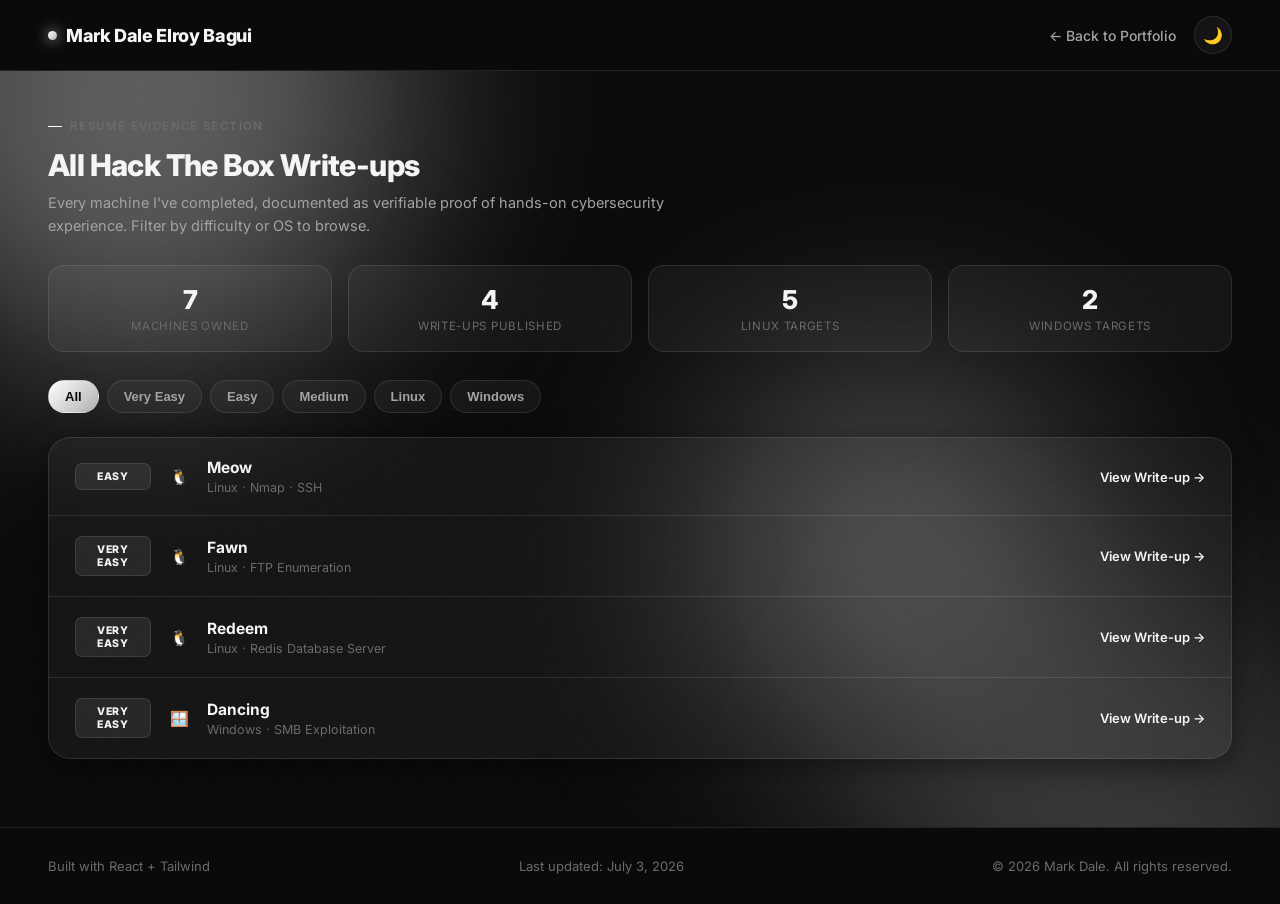
==== htb/all_writeups.html @ 484175f2 "update the cv, fix the project and footer" ====
<!DOCTYPE html>
<html lang="en">
<head>
<meta charset="UTF-8" />
<meta name="viewport" content="width=device-width, initial-scale=1.0" />
<title>All Write-ups - Mark Dale</title>
<link rel="preconnect" href="https://fonts.googleapis.com">
<link rel="preconnect" href="https://fonts.gstatic.com" crossorigin>
<link href="https://fonts.googleapis.com/css2?family=Inter:wght@400;500;600;700;800;900&family=JetBrains+Mono:wght@400;500&display=swap" rel="stylesheet">
<style>
  :root{
    --bg: #0A0A0A;
    --bg-soft: #0A0A0A;
    --card: rgba(255,255,255,0.045);
    --card-border: rgba(255,255,255,0.10);
    --text: #F5F5F5;
    --text-dim: #A3A3A3;
    --text-faint: #6B6B6B;
    --accent-blue: #FFFFFF;
    --accent-purple: #FFFFFF;
    --accent-grad: linear-gradient(135deg, #FFFFFF 0%, #B0B0B0 100%);
    --on-accent: #0A0A0A;
    --radius: 22px;
    --shadow-soft: 0 8px 30px rgba(0,0,0,0.5);
  }
  [data-theme="light"]{
    --bg: #FAFAFA;
    --bg-soft: #FAFAFA;
    --card: rgba(0,0,0,0.035);
    --card-border: rgba(0,0,0,0.10);
    --text: #0A0A0A;
    --text-dim: #4A4A4A;
    --text-faint: #8A8A8A;
    --accent-blue: #0A0A0A;
    --accent-purple: #0A0A0A;
    --accent-grad: linear-gradient(135deg, #0A0A0A 0%, #4A4A4A 100%);
    --on-accent: #FFFFFF;
    --shadow-soft: 0 8px 30px rgba(0,0,0,0.08);
  }

  *{box-sizing:border-box; margin:0; padding:0;}
  html{scroll-behavior:smooth;}
  body{
    background:var(--bg);
    color:var(--text);
    font-family:'Inter',-apple-system,BlinkMacSystemFont,sans-serif;
    overflow-x:hidden;
    transition:background .4s ease, color .4s ease;
    position:relative;
  }
  .mono{font-family:'JetBrains Mono', monospace;}

  .ambient{position:fixed; inset:0; z-index:-1; overflow:hidden; pointer-events:none;}
  .blob{position:absolute; border-radius:50%; filter:blur(110px); opacity:.35; animation:drift 22s ease-in-out infinite alternate;}
  .blob.b1{width:520px;height:520px; background:#FFFFFF; top:-160px; left:-120px;}
  .blob.b2{width:480px;height:480px; background:#888888; bottom:-180px; right:-100px; animation-delay:-8s;}
  .blob.b3{width:380px;height:380px; background:#CCCCCC; top:40%; left:55%; animation-delay:-14s;}
  @keyframes drift{
    0%{transform:translate(0,0) scale(1);}
    50%{transform:translate(40px,-30px) scale(1.08);}
    100%{transform:translate(-30px,20px) scale(0.96);}
  }
  [data-theme="light"] .blob{opacity:.18;}

  .noise{
    position:fixed; inset:0; z-index:-1; pointer-events:none; opacity:.03;
    background-image:url("data:image/svg+xml,%3Csvg xmlns='http://www.w3.org/2000/svg' width='120' height='120'%3E%3Cfilter id='n'%3E%3CfeTurbulence type='fractalNoise' baseFrequency='0.9' numOctaves='2' stitchTiles='stitch'/%3E%3C/filter%3E%3Crect width='100%25' height='100%25' filter='url(%23n)'/%3E%3C/svg%3E");
  }

  .wrap{max-width:1240px; margin:0 auto; padding:0 28px;}

  nav{
    position:sticky; top:0; z-index:100;
    backdrop-filter:blur(18px) saturate(160%);
    -webkit-backdrop-filter:blur(18px) saturate(160%);
    background:var(--bg);
    border-bottom:1px solid var(--card-border);
  }
  .nav-inner{display:flex; align-items:center; justify-content:space-between; padding:16px 28px; max-width:1240px; margin:0 auto;}
  .logo{font-weight:800; font-size:18px; letter-spacing:-.02em; display:flex; align-items:center; gap:9px; text-decoration:none; color:var(--text);}
  .logo-dot{width:9px; height:9px; border-radius:50%; background:var(--accent-grad); box-shadow:0 0 14px rgba(255,255,255,.8);}
  .back-link{
    display:inline-flex; align-items:center; gap:7px; color:var(--text-dim); text-decoration:none;
    font-size:14px; font-weight:500; transition:color .25s ease;
  }
  .back-link:hover{color:var(--text);}
  .theme-toggle{
    width:38px; height:38px; border-radius:50%; border:1px solid var(--card-border);
    background:var(--card); display:flex; align-items:center; justify-content:center;
    cursor:pointer; font-size:16px; transition:transform .25s ease, background .25s ease;
  }
  .theme-toggle:hover{transform:scale(1.08); background:rgba(255,255,255,.08);}

  .section{padding:48px 0;}
  .section-label{
    font-size:11.5px; text-transform:uppercase; letter-spacing:.12em;
    color:var(--text-faint); font-weight:600; margin-bottom:14px;
    display:flex; align-items:center; gap:8px;
  }
  .section-label::before{content:''; width:14px; height:1px; background:var(--accent-blue);}
  .section-heading{font-size:30px; font-weight:800; letter-spacing:-.02em; margin-bottom:8px;}
  .section-sub{color:var(--text-dim); font-size:14.5px; max-width:640px; margin-bottom:28px; line-height:1.6;}

  .reveal{opacity:0; transform:translateY(24px); transition:opacity .7s ease, transform .7s cubic-bezier(.2,.8,.2,1);}
  .reveal.in{opacity:1; transform:translateY(0);}

  /* Filter bar */
  .filter-bar{display:flex; flex-wrap:wrap; gap:8px; margin-bottom:24px;}
  .filter-btn{
    padding:8px 16px; border-radius:30px; font-size:13px; font-weight:600; cursor:pointer;
    background:var(--card); border:1px solid var(--card-border); color:var(--text-dim);
    transition:all .25s ease;
  }
  .filter-btn:hover{color:var(--text); border-color:rgba(255,255,255,.3);}
  .filter-btn.active{background:var(--accent-grad); color:var(--on-accent); border-color:transparent;}

  /* Stats row */
  .stats-row{display:grid; grid-template-columns:repeat(4,1fr); gap:16px; margin-bottom:28px;}
  .stat-card{
    background:var(--card); border:1px solid var(--card-border); border-radius:16px;
    padding:18px 20px; text-align:center;
  }
  .stat-num{font-size:26px; font-weight:800; letter-spacing:-.02em;}
  .stat-label{font-size:11.5px; color:var(--text-faint); text-transform:uppercase; letter-spacing:.06em; margin-top:4px;}

  /* HTB list card, matching main page */
  .htb-card{
    background:var(--card); border:1px solid var(--card-border); border-radius:var(--radius);
    display:flex; flex-direction:column; overflow:hidden; box-shadow:var(--shadow-soft);
  }
  .htb-row{
    display:flex; align-items:center; gap:18px; padding:20px 26px; border-bottom:1px solid var(--card-border);
    transition:background .25s ease; text-decoration:none; color:inherit;
  }
  .htb-row:last-child{border-bottom:none;}
  .htb-row:hover{background:rgba(255,255,255,.04);}
  .diff-badge{
    width:76px; text-align:center; flex-shrink:0; font-size:10.5px; font-weight:800; letter-spacing:.05em;
    padding:6px 10px; border-radius:7px; background:rgba(255,255,255,.08); color:var(--text); border:1px solid var(--card-border);
  }
  .os-icon{width:20px; text-align:center; font-size:15px; flex-shrink:0; color:var(--text-dim);}
  .htb-info{flex:1; min-width:0;}
  .htb-name{font-size:15.5px; font-weight:700; margin-bottom:3px;}
  .htb-tags{font-size:12.5px; color:var(--text-faint);}
  .htb-arrow{flex-shrink:0; display:flex; align-items:center; gap:6px; font-size:13px; font-weight:600; color:var(--text); white-space:nowrap;}

  .empty-state{padding:60px 26px; text-align:center; color:var(--text-faint); font-size:14px;}

  footer{
    border-top:1px solid var(--card-border); padding:30px 0; margin-top:20px;
    background:var(--bg);
}
    .footer-inner{
        display:grid; grid-template-columns:1fr auto 1fr; align-items:center; gap:14px;
    }
    .footer-inner .footer-text:first-child{text-align:left;}
    .footer-inner .footer-text:nth-child(2){text-align:center; white-space:nowrap;}
    .footer-inner .footer-text:last-child{text-align:right;}
    @media (max-width:640px){
    .footer-inner{grid-template-columns:1fr; text-align:center;}
    .footer-inner .footer-text{text-align:center !important;}
    }
  .footer-text{color:var(--text-faint); font-size:13px;}

  @media (max-width:760px){
    .stats-row{grid-template-columns:repeat(2,1fr);}
  }
  @media (max-width:560px){
    .wrap{padding:0 18px;}
    .section-heading{font-size:24px;}
    .htb-row{padding:16px 18px; gap:12px;}
    .diff-badge{width:60px; font-size:9.5px;}
  }

  ::selection{background:rgba(255,255,255,.35);}
  ::-webkit-scrollbar{width:9px;}
  ::-webkit-scrollbar-track{background:var(--bg);}
  ::-webkit-scrollbar-thumb{background:rgba(255,255,255,.35); border-radius:10px;}
</style>
</head>
<body>

<div class="ambient">
  <div class="blob b1"></div>
  <div class="blob b2"></div>
  <div class="blob b3"></div>
</div>
<div class="noise"></div>

<nav>
  <div class="nav-inner">
    <a href="../index.html" class="logo"><span class="logo-dot"></span> Mark Dale Elroy Bagui</a>
    <div style="display:flex; align-items:center; gap:18px;">
      <a href="../index.html#htb" class="back-link">← Back to Portfolio</a>
      <button class="theme-toggle" id="themeToggle" aria-label="Toggle theme">🌙</button>
    </div>
  </div>
</nav>

<div class="wrap">
  <section class="section">
    <div class="section-label">Resume Evidence Section</div>
    <h1 class="section-heading">All Hack The Box Write-ups</h1>
    <p class="section-sub">Every machine I've completed, documented as verifiable proof of hands-on cybersecurity experience. Filter by difficulty or OS to browse.</p>

    <div class="stats-row reveal">
      <div class="stat-card">
        <div class="stat-num">7</div>
        <div class="stat-label">Machines Owned</div>
      </div>
      <div class="stat-card">
        <div class="stat-num">4</div>
        <div class="stat-label">Write-ups Published</div>
      </div>
      <div class="stat-card">
        <div class="stat-num">5</div>
        <div class="stat-label">Linux Targets</div>
      </div>
      <div class="stat-card">
        <div class="stat-num">2</div>
        <div class="stat-label">Windows Targets</div>
      </div>
    </div>

    <div class="filter-bar reveal">
      <button class="filter-btn active" data-filter="all">All</button>
      <button class="filter-btn" data-filter="very-easy">Very Easy</button>
      <button class="filter-btn" data-filter="easy">Easy</button>
      <button class="filter-btn" data-filter="medium">Medium</button>
      <button class="filter-btn" data-filter="linux">Linux</button>
      <button class="filter-btn" data-filter="windows">Windows</button>
    </div>

    <div class="htb-card reveal" id="htbList">
      <a href="#" class="htb-row" data-diff="easy" data-os="linux">
        <span class="diff-badge">EASY</span>
        <span class="os-icon">🐧</span>
        <div class="htb-info">
          <div class="htb-name">Meow</div>
          <div class="htb-tags"><span>Linux</span> · <span>Nmap</span> · <span>SSH</span></div>
        </div>
        <span class="htb-arrow">View Write-up →</span>
      </a>
      <a href="very_easy/fawn.html" class="htb-row" data-diff="very-easy" data-os="linux">
        <span class="diff-badge">VERY EASY</span>
        <span class="os-icon">🐧</span>
        <div class="htb-info">
          <div class="htb-name">Fawn</div>
          <div class="htb-tags"><span>Linux</span> · <span>FTP Enumeration</span></div>
        </div>
        <span class="htb-arrow">View Write-up →</span>
      </a>
      <a href="very_easy/redeem.html" class="htb-row" data-diff="very-easy" data-os="linux">
        <span class="diff-badge">VERY EASY</span>
        <span class="os-icon">🐧</span>
        <div class="htb-info">
          <div class="htb-name">Redeem</div>
          <div class="htb-tags"><span>Linux</span> · <span>Redis Database Server</span></div>
        </div>
        <span class="htb-arrow">View Write-up →</span>
      </a>
      <a href="very_easy/dancing.html" class="htb-row" data-diff="very-easy" data-os="windows">
        <span class="diff-badge">VERY EASY</span>
        <span class="os-icon">🪟</span>
        <div class="htb-info">
          <div class="htb-name">Dancing</div>
          <div class="htb-tags"><span>Windows</span> · <span>SMB Exploitation</span></div>
        </div>
        <span class="htb-arrow">View Write-up →</span>
      </a>
    </div>

    <div class="empty-state" id="emptyState" style="display:none;">
      No write-ups match this filter yet.
    </div>
  </section>
</div>

<footer>
  <div class="wrap" style="display:flex; align-items:center; justify-content:space-between; width:100%; flex-wrap:wrap; gap:10px;">
    <div class="footer-text">Built with React + Tailwind</div>
    <div class="footer-text">Last updated: July 3, 2026</div>
    <div class="footer-text">© 2026 Mark Dale. All rights reserved.</div>
  </div>
</footer>

<script>
  const toggle = document.getElementById('themeToggle');
  const root = document.documentElement;
  toggle.addEventListener('click', () => {
    const isLight = root.getAttribute('data-theme') === 'light';
    root.setAttribute('data-theme', isLight ? 'dark' : 'light');
    toggle.textContent = isLight ? '🌙' : '☀️';
  });

  const filterBtns = document.querySelectorAll('.filter-btn');
  const rows = document.querySelectorAll('.htb-row');
  const emptyState = document.getElementById('emptyState');

  filterBtns.forEach(btn => {
    btn.addEventListener('click', () => {
      filterBtns.forEach(b => b.classList.remove('active'));
      btn.classList.add('active');
      const filter = btn.dataset.filter;
      let visibleCount = 0;
      rows.forEach(row => {
        const matches = filter === 'all' || row.dataset.diff === filter || row.dataset.os === filter;
        row.style.display = matches ? 'flex' : 'none';
        if (matches) visibleCount++;
      });
      emptyState.style.display = visibleCount === 0 ? 'block' : 'none';
    });
  });

  const observer = new IntersectionObserver((entries) => {
    entries.forEach(e => { if(e.isIntersecting){ e.target.classList.add('in'); } });
  }, { threshold: 0.12 });
  document.querySelectorAll('.reveal').forEach(el => observer.observe(el));
</script>

</body>
</html>
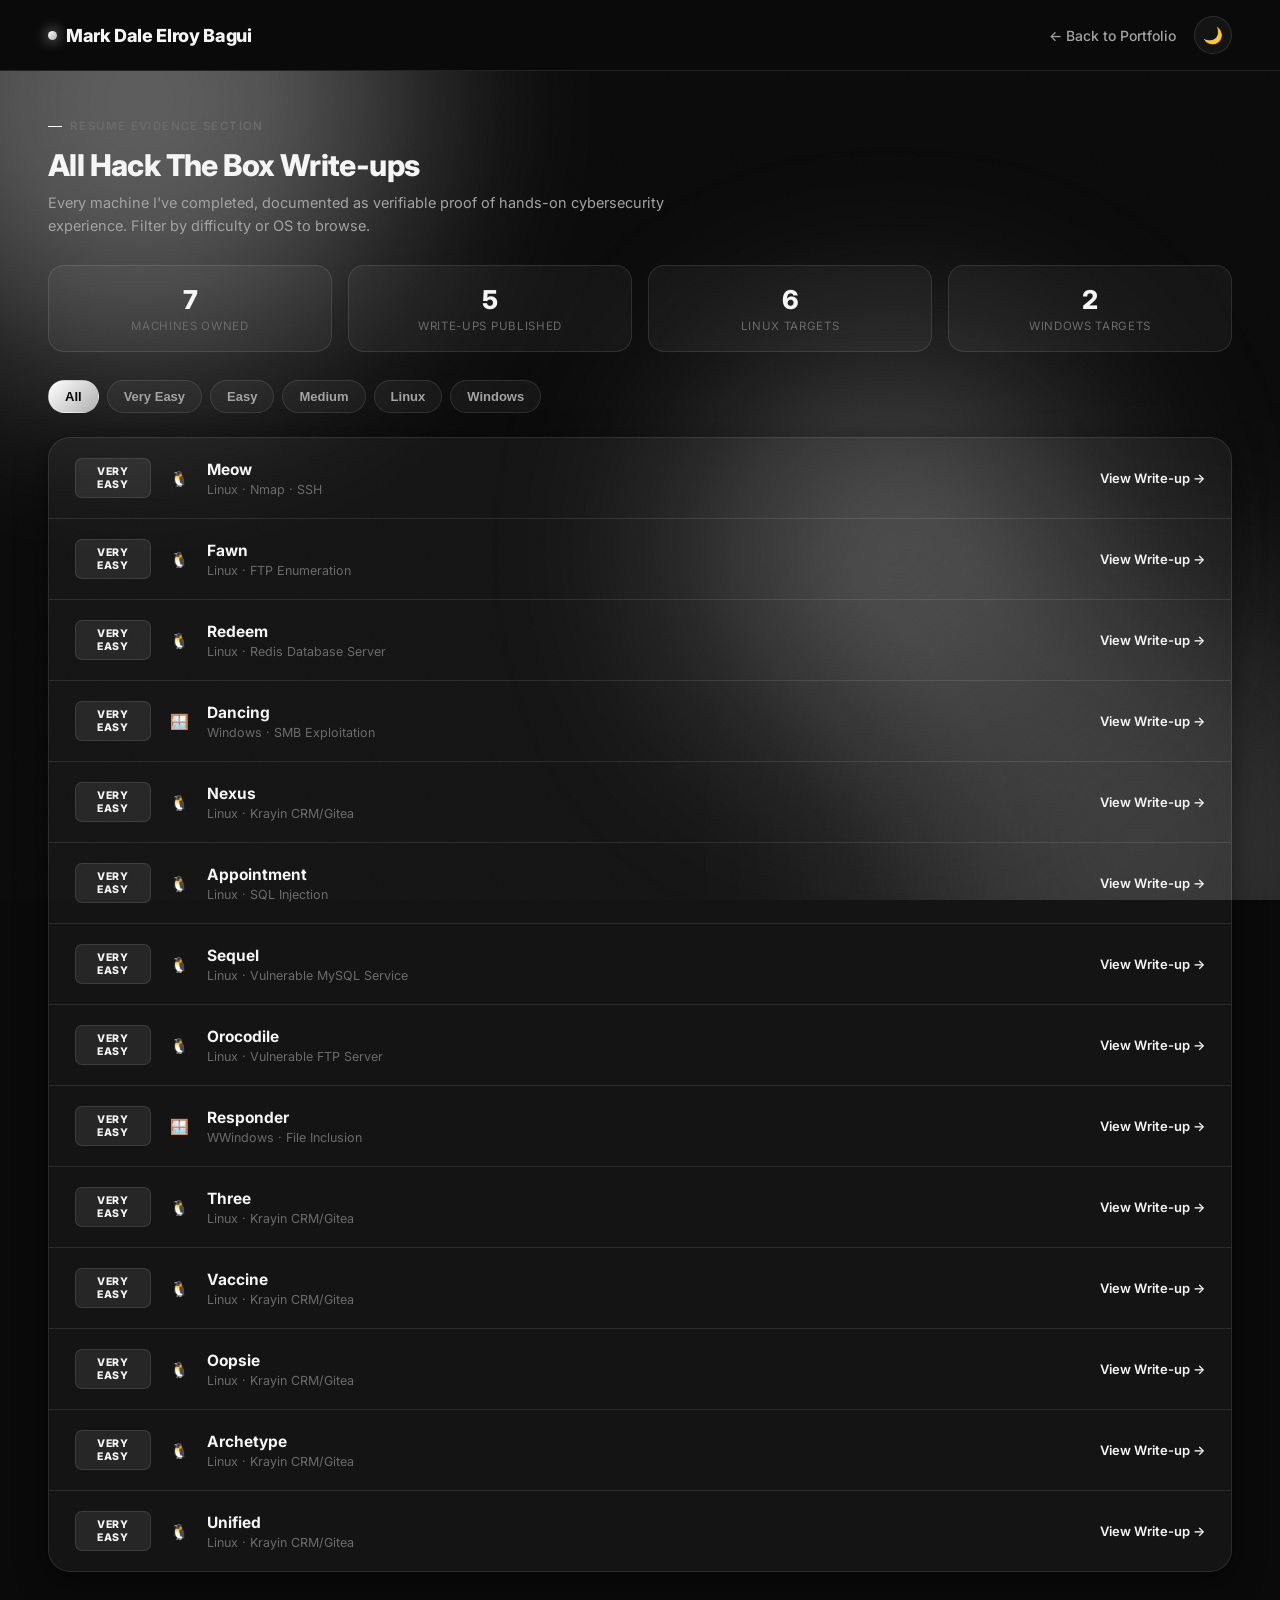
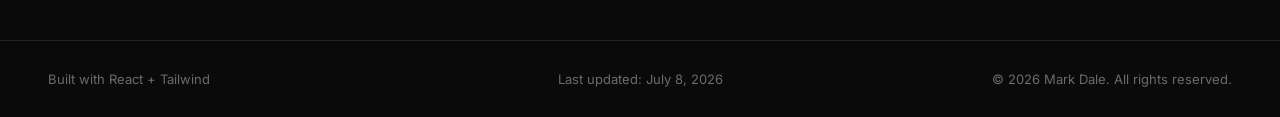
==== commit 578b5a8e: "Add more machine completed" ====
--- a/htb/all_writeups.html
+++ b/htb/all_writeups.html
@@ -149,18 +149,19 @@
   footer{
     border-top:1px solid var(--card-border); padding:30px 0; margin-top:20px;
     background:var(--bg);
-}
-    .footer-inner{
-        display:grid; grid-template-columns:1fr auto 1fr; align-items:center; gap:14px;
-    }
-    .footer-inner .footer-text:first-child{text-align:left;}
-    .footer-inner .footer-text:nth-child(2){text-align:center; white-space:nowrap;}
-    .footer-inner .footer-text:last-child{text-align:right;}
-    @media (max-width:640px){
+  }
+  .footer-inner{
+    display:grid; grid-template-columns:1fr auto 1fr; align-items:center; gap:14px;
+  }
+  .footer-inner .footer-text:first-child{text-align:left;}
+  .footer-inner .footer-text:nth-child(2){text-align:center; white-space:nowrap;}
+  .footer-inner .footer-text:last-child{text-align:right;}
+  .footer-text{color:var(--text-faint); font-size:13px;}
+
+  @media (max-width:640px){
     .footer-inner{grid-template-columns:1fr; text-align:center;}
     .footer-inner .footer-text{text-align:center !important;}
-    }
-  .footer-text{color:var(--text-faint); font-size:13px;}
+  }
 
   @media (max-width:760px){
     .stats-row{grid-template-columns:repeat(2,1fr);}
@@ -209,11 +210,11 @@
         <div class="stat-label">Machines Owned</div>
       </div>
       <div class="stat-card">
-        <div class="stat-num">4</div>
+        <div class="stat-num">5</div>
         <div class="stat-label">Write-ups Published</div>
       </div>
       <div class="stat-card">
-        <div class="stat-num">5</div>
+        <div class="stat-num">6</div>
         <div class="stat-label">Linux Targets</div>
       </div>
       <div class="stat-card">
@@ -232,8 +233,8 @@
     </div>
 
     <div class="htb-card reveal" id="htbList">
-      <a href="#" class="htb-row" data-diff="easy" data-os="linux">
-        <span class="diff-badge">EASY</span>
+      <a href="#" class="htb-row" data-diff="very-easy" data-os="linux">
+        <span class="diff-badge">VERY EASY</span>
         <span class="os-icon">🐧</span>
         <div class="htb-info">
           <div class="htb-name">Meow</div>
@@ -268,6 +269,114 @@
         </div>
         <span class="htb-arrow">View Write-up →</span>
       </a>
+      <a href="easy/nexus.html" class="htb-row" data-diff="very-easy" data-os="linux">
+        <span class="diff-badge">VERY EASY</span>
+        <span class="os-icon">🐧</span>
+        <div class="htb-info">
+          <div class="htb-name">Nexus</div>
+          <div class="htb-tags"><span>Linux</span> · <span>Krayin CRM/Gitea</span></div>
+        </div>
+        <span class="htb-arrow">View Write-up →</span>
+      </a>
+
+
+
+
+
+
+
+      <a href="easy/nexus.html" class="htb-row" data-diff="very-easy" data-os="linux">
+        <span class="diff-badge">VERY EASY</span>
+        <span class="os-icon">🐧</span>
+        <div class="htb-info">
+          <div class="htb-name">Appointment</div>
+          <div class="htb-tags"><span>Linux</span> · <span>SQL Injection</span></div>
+        </div>
+        <span class="htb-arrow">View Write-up →</span>
+      </a>
+
+
+      <a href="easy/nexus.html" class="htb-row" data-diff="very-easy" data-os="linux">
+        <span class="diff-badge">VERY EASY</span>
+        <span class="os-icon">🐧</span>
+        <div class="htb-info">
+          <div class="htb-name">Sequel</div>
+          <div class="htb-tags"><span>Linux</span> · <span>Vulnerable MySQL Service</span></div>
+        </div>
+        <span class="htb-arrow">View Write-up →</span>
+      </a>
+
+      <a href="easy/nexus.html" class="htb-row" data-diff="very-easy" data-os="linux">
+        <span class="diff-badge">VERY EASY</span>
+        <span class="os-icon">🐧</span>
+        <div class="htb-info">
+          <div class="htb-name">Orocodile</div>
+          <div class="htb-tags"><span>Linux</span> · <span>Vulnerable FTP Server</span></div>
+        </div>
+        <span class="htb-arrow">View Write-up →</span>
+      </a>
+
+      <a href="easy/nexus.html" class="htb-row" data-diff="very-easy" data-os="linux">
+        <span class="diff-badge">VERY EASY</span>
+        <span class="os-icon">🪟</span>
+        <div class="htb-info">
+          <div class="htb-name">Responder</div>
+          <div class="htb-tags"><span>WWindows</span> · <span>File Inclusion</span></div>
+        </div>
+        <span class="htb-arrow">View Write-up →</span>
+      </a>
+
+      <a href="easy/nexus.html" class="htb-row" data-diff="very-easy" data-os="linux">
+        <span class="diff-badge">VERY EASY</span>
+        <span class="os-icon">🐧</span>
+        <div class="htb-info">
+          <div class="htb-name">Three</div>
+          <div class="htb-tags"><span>Linux</span> · <span>Krayin CRM/Gitea</span></div>
+        </div>
+        <span class="htb-arrow">View Write-up →</span>
+      </a>
+
+      <a href="easy/nexus.html" class="htb-row" data-diff="very-easy" data-os="linux">
+        <span class="diff-badge">VERY EASY</span>
+        <span class="os-icon">🐧</span>
+        <div class="htb-info">
+          <div class="htb-name">Vaccine</div>
+          <div class="htb-tags"><span>Linux</span> · <span>Krayin CRM/Gitea</span></div>
+        </div>
+        <span class="htb-arrow">View Write-up →</span>
+      </a>
+
+      <a href="easy/nexus.html" class="htb-row" data-diff="very-easy" data-os="linux">
+        <span class="diff-badge">VERY EASY</span>
+        <span class="os-icon">🐧</span>
+        <div class="htb-info">
+          <div class="htb-name">Oopsie</div>
+          <div class="htb-tags"><span>Linux</span> · <span>Krayin CRM/Gitea</span></div>
+        </div>
+        <span class="htb-arrow">View Write-up →</span>
+      </a>
+
+      <a href="easy/nexus.html" class="htb-row" data-diff="very-easy" data-os="linux">
+        <span class="diff-badge">VERY EASY</span>
+        <span class="os-icon">🐧</span>
+        <div class="htb-info">
+          <div class="htb-name">Archetype</div>
+          <div class="htb-tags"><span>Linux</span> · <span>Krayin CRM/Gitea</span></div>
+        </div>
+        <span class="htb-arrow">View Write-up →</span>
+      </a>
+
+      <a href="easy/nexus.html" class="htb-row" data-diff="very-easy" data-os="linux">
+        <span class="diff-badge">VERY EASY</span>
+        <span class="os-icon">🐧</span>
+        <div class="htb-info">
+          <div class="htb-name">Unified</div>
+          <div class="htb-tags"><span>Linux</span> · <span>Krayin CRM/Gitea</span></div>
+        </div>
+        <span class="htb-arrow">View Write-up →</span>
+      </a>
+
+
     </div>
 
     <div class="empty-state" id="emptyState" style="display:none;">
@@ -277,9 +386,9 @@
 </div>
 
 <footer>
-  <div class="wrap" style="display:flex; align-items:center; justify-content:space-between; width:100%; flex-wrap:wrap; gap:10px;">
+  <div class="wrap footer-inner">
     <div class="footer-text">Built with React + Tailwind</div>
-    <div class="footer-text">Last updated: July 3, 2026</div>
+    <div class="footer-text">Last updated: July 8, 2026</div>
     <div class="footer-text">© 2026 Mark Dale. All rights reserved.</div>
   </div>
 </footer>
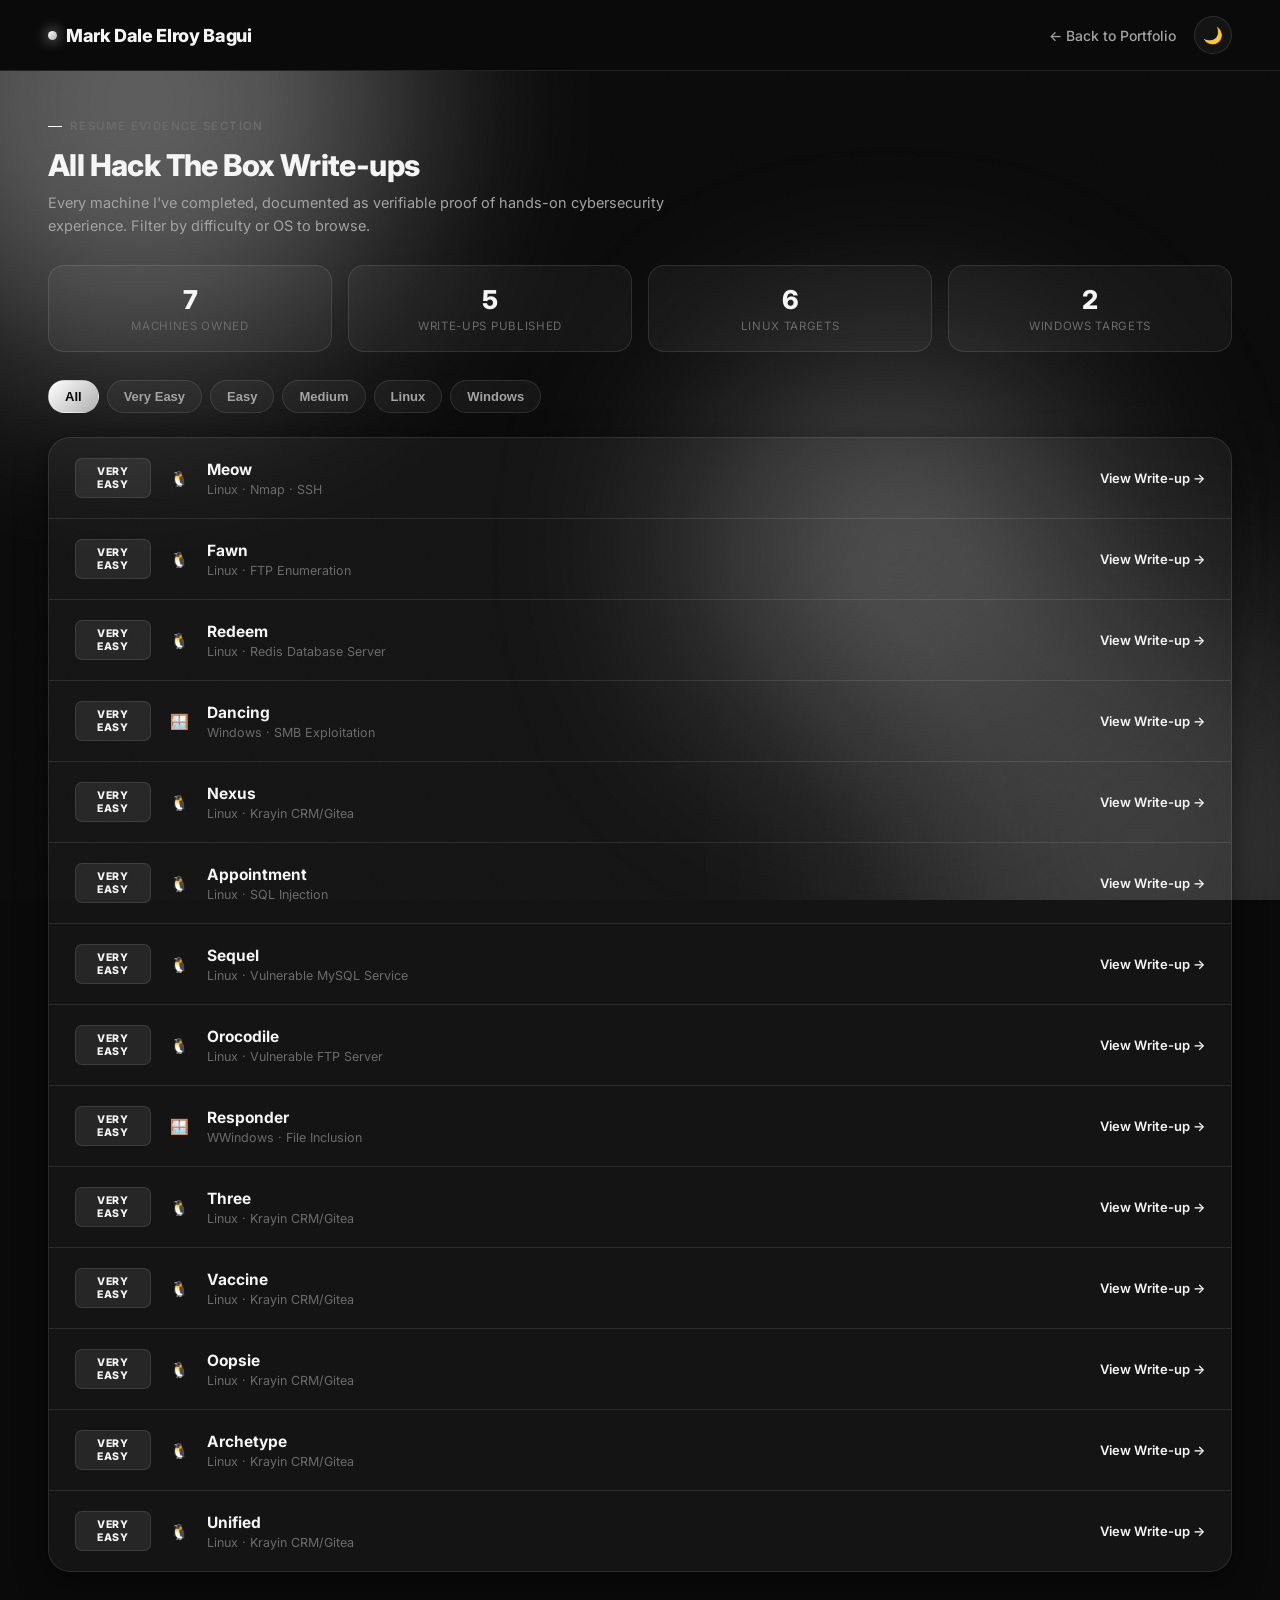
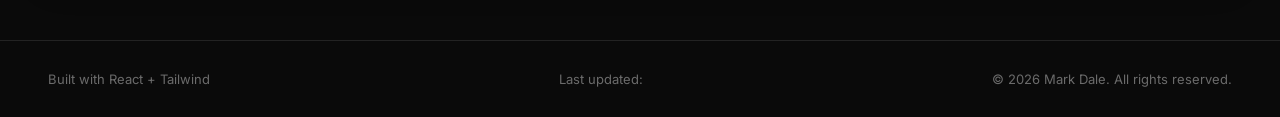
==== commit 4ac2d431: "add new project and put image on it" ====
--- a/htb/all_writeups.html
+++ b/htb/all_writeups.html
@@ -386,9 +386,10 @@
 </div>
 
 <footer>
-  <div class="wrap footer-inner">
+  <div class="wrap" style="display:flex; align-items:center; justify-content:space-between; width:100%; flex-wrap:wrap; gap:10px;">
     <div class="footer-text">Built with React + Tailwind</div>
-    <div class="footer-text">Last updated: July 8, 2026</div>
+    <div class="footer-text">Last updated: <span class="js-last-updated"></span></div>
+  <script src="latest.update.js"></script>
     <div class="footer-text">© 2026 Mark Dale. All rights reserved.</div>
   </div>
 </footer>
